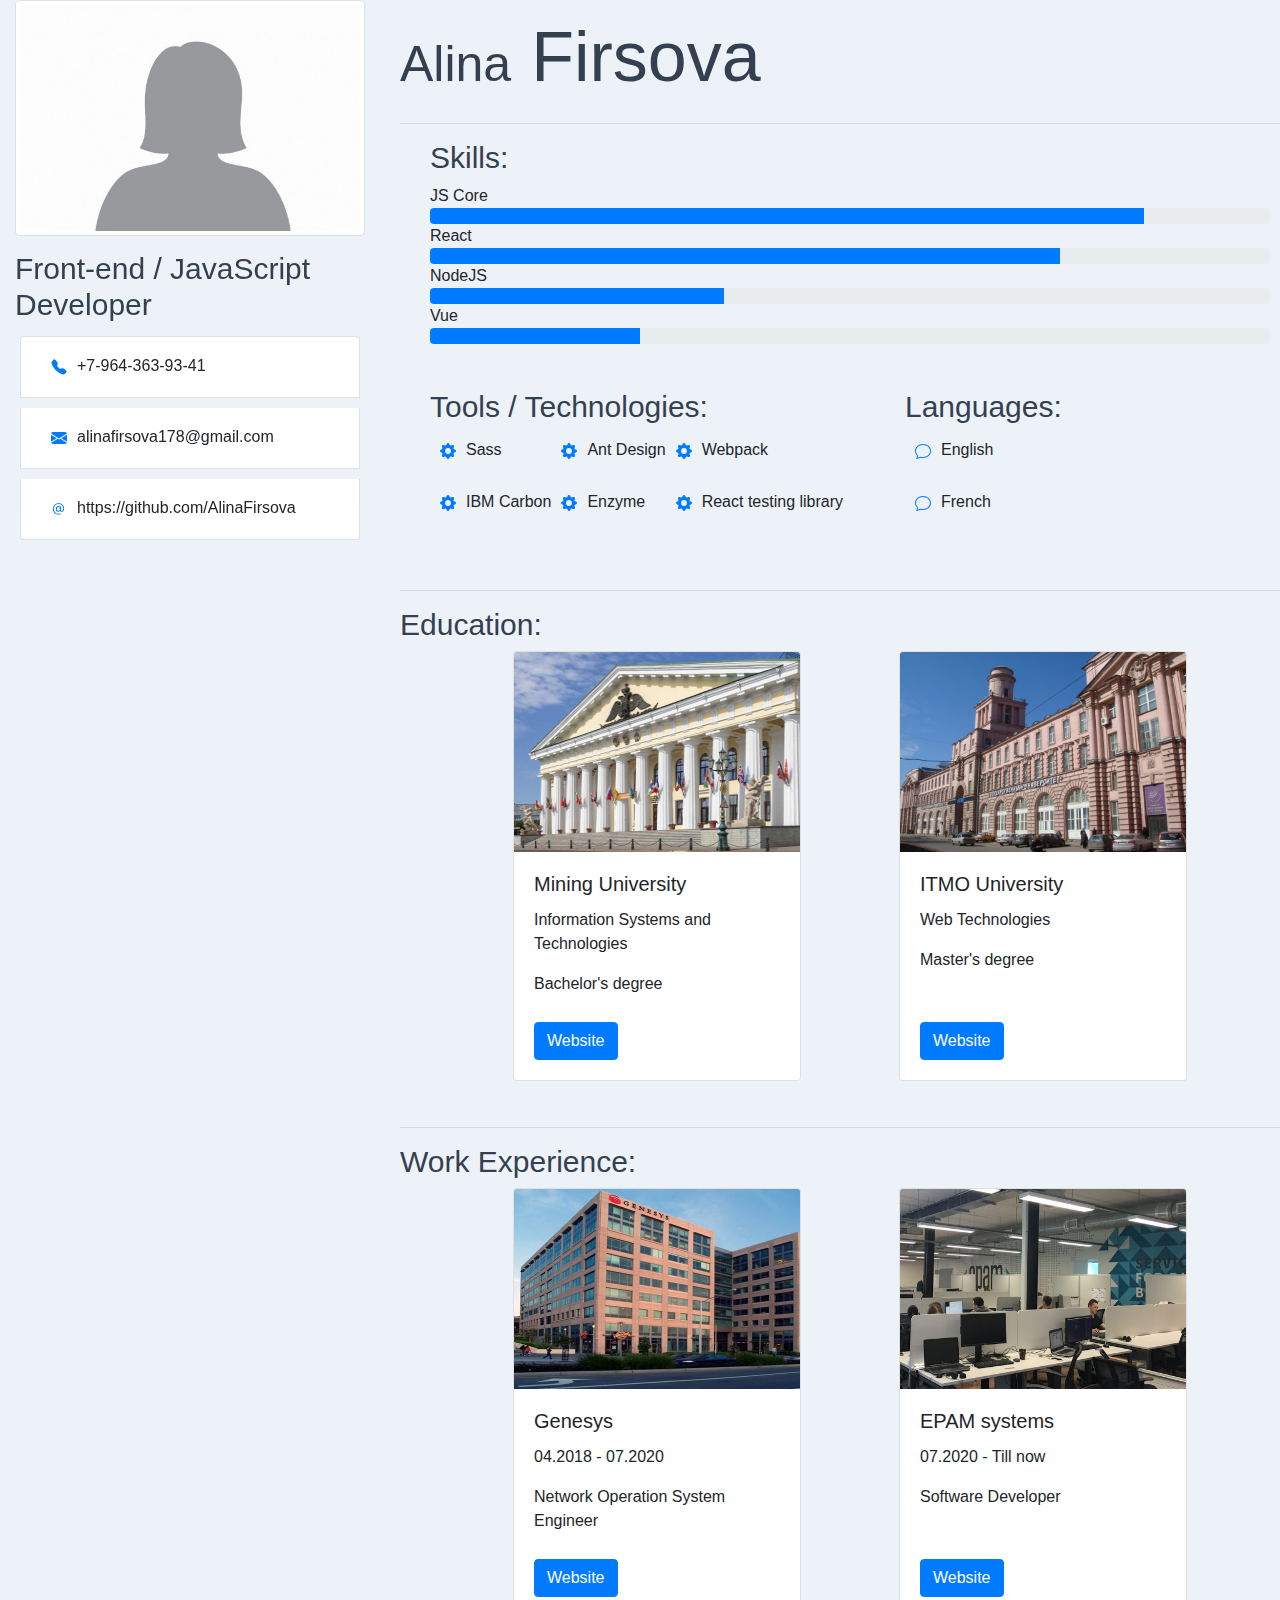
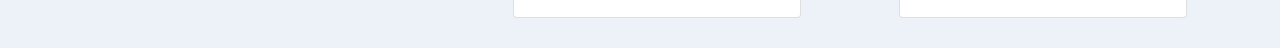
==== about/index.html @ 810bbb94 "Synchronized build" ====
<!doctype html>
<html lang="en">

<head>

	<meta charset="utf-8">
	<meta name="viewport" content="width=device-width, initial-scale=1, shrink-to-fit=no">

	<link rel="stylesheet" href="https://stackpath.bootstrapcdn.com/bootstrap/4.5.2/css/bootstrap.min.css"
		integrity="sha384-JcKb8q3iqJ61gNV9KGb8thSsNjpSL0n8PARn9HuZOnIxN0hoP+VmmDGMN5t9UJ0Z" crossorigin="anonymous">
	<link rel="stylesheet" href="/static/style.css">
	<title>Alina Firsova</title>
</head>

<body>
	<div class="d-flex">
		<div class="info">
			<img src="/static/img/Alina.jpg" class="img-thumbnail photo">
			<div>
				<h4>Front-end / JavaScript Developer</h4>
				<ul class="list-group">
					<li class="list-group-item">
						<svg width="1em" height="1em" viewBox="0 0 16 16" class="bi bi-telephone-fill" fill="currentColor"
							xmlns="http://www.w3.org/2000/svg">
							<path fill-rule="evenodd"
								d="M2.267.98a1.636 1.636 0 0 1 2.448.152l1.681 2.162c.309.396.418.913.296 1.4l-.513 2.053a.636.636 0 0 0 .167.604L8.65 9.654a.636.636 0 0 0 .604.167l2.052-.513a1.636 1.636 0 0 1 1.401.296l2.162 1.681c.777.604.849 1.753.153 2.448l-.97.97c-.693.693-1.73.998-2.697.658a17.47 17.47 0 0 1-6.571-4.144A17.47 17.47 0 0 1 .639 4.646c-.34-.967-.035-2.004.658-2.698l.97-.969z" />
						</svg>+7-964-363-93-41</li>
					<li class="list-group-item"><svg width="1em" height="1em" viewBox="0 0 16 16" class="bi bi-envelope-fill"
							fill="currentColor" xmlns="http://www.w3.org/2000/svg">
							<path fill-rule="evenodd"
								d="M.05 3.555A2 2 0 0 1 2 2h12a2 2 0 0 1 1.95 1.555L8 8.414.05 3.555zM0 4.697v7.104l5.803-3.558L0 4.697zM6.761 8.83l-6.57 4.027A2 2 0 0 0 2 14h12a2 2 0 0 0 1.808-1.144l-6.57-4.027L8 9.586l-1.239-.757zm3.436-.586L16 11.801V4.697l-5.803 3.546z" />
						</svg>alinafirsova178@gmail.com</li>
					<li class="list-group-item">
						<svg width="1em" height="1em" viewBox="0 0 16 16" class="bi bi-at" fill="currentColor"
							xmlns="http://www.w3.org/2000/svg">
							<path fill-rule="evenodd"
								d="M13.106 7.222c0-2.967-2.249-5.032-5.482-5.032-3.35 0-5.646 2.318-5.646 5.702 0 3.493 2.235 5.708 5.762 5.708.862 0 1.689-.123 2.304-.335v-.862c-.43.199-1.354.328-2.29.328-2.926 0-4.813-1.88-4.813-4.798 0-2.844 1.921-4.881 4.594-4.881 2.735 0 4.608 1.688 4.608 4.156 0 1.682-.554 2.769-1.416 2.769-.492 0-.772-.28-.772-.76V5.206H8.923v.834h-.11c-.266-.595-.881-.964-1.6-.964-1.4 0-2.378 1.162-2.378 2.823 0 1.737.957 2.906 2.379 2.906.8 0 1.415-.39 1.709-1.087h.11c.081.67.703 1.148 1.503 1.148 1.572 0 2.57-1.415 2.57-3.643zm-7.177.704c0-1.197.54-1.907 1.456-1.907.93 0 1.524.738 1.524 1.907S8.308 9.84 7.371 9.84c-.895 0-1.442-.725-1.442-1.914z" />
						</svg>https://github.com/AlinaFirsova</li>
				</ul>
			</div>
		</div>
		<div>
			<div class="main name d-flex"><h2>Alina</h2> <h1>Firsova</h1></div>
			<hr/>
			<div class="container main">
				<div class="container animation">
					<h4>Skills:</h4>
					JS Core <div class="progress">
						<div class="progress-bar" role="progressbar" style="width: 85%" aria-valuenow="25" aria-valuemin="0"
							aria-valuemax="100"></div>
					</div>
					React <div class="progress">
						<div class="progress-bar" role="progressbar" style="width: 75%" aria-valuenow="25" aria-valuemin="0"
							aria-valuemax="100"></div>
					</div>
					NodeJS <div class="progress">
						<div class="progress-bar" role="progressbar" style="width: 35%" aria-valuenow="25" aria-valuemin="0"
							aria-valuemax="100"></div>
					</div>
					Vue <div class="progress">
						<div class="progress-bar" role="progressbar" style="width: 25%" aria-valuenow="25" aria-valuemin="0"
							aria-valuemax="100"></div>
					</div>
				</div>
			</div>
			<div class="d-flex main ">
				<div class="sm-container">
					<div class="tools animation">
						<h4>Tools / Technologies:</h4>
						<div class="d-flex">
							<div>
								<p><svg width="1em" height="1em" viewBox="0 0 16 16" class="bi bi-gear-fill" fill="currentColor"
										xmlns="http://www.w3.org/2000/svg">
										<path fill-rule="evenodd"
											d="M9.405 1.05c-.413-1.4-2.397-1.4-2.81 0l-.1.34a1.464 1.464 0 0 1-2.105.872l-.31-.17c-1.283-.698-2.686.705-1.987 1.987l.169.311c.446.82.023 1.841-.872 2.105l-.34.1c-1.4.413-1.4 2.397 0 2.81l.34.1a1.464 1.464 0 0 1 .872 2.105l-.17.31c-.698 1.283.705 2.686 1.987 1.987l.311-.169a1.464 1.464 0 0 1 2.105.872l.1.34c.413 1.4 2.397 1.4 2.81 0l.1-.34a1.464 1.464 0 0 1 2.105-.872l.31.17c1.283.698 2.686-.705 1.987-1.987l-.169-.311a1.464 1.464 0 0 1 .872-2.105l.34-.1c1.4-.413 1.4-2.397 0-2.81l-.34-.1a1.464 1.464 0 0 1-.872-2.105l.17-.31c.698-1.283-.705-2.686-1.987-1.987l-.311.169a1.464 1.464 0 0 1-2.105-.872l-.1-.34zM8 10.93a2.929 2.929 0 1 0 0-5.86 2.929 2.929 0 0 0 0 5.858z" />
									</svg>Sass </p>
								<p><svg width="1em" height="1em" viewBox="0 0 16 16" class="bi bi-gear-fill" fill="currentColor"
										xmlns="http://www.w3.org/2000/svg">
										<path fill-rule="evenodd"
											d="M9.405 1.05c-.413-1.4-2.397-1.4-2.81 0l-.1.34a1.464 1.464 0 0 1-2.105.872l-.31-.17c-1.283-.698-2.686.705-1.987 1.987l.169.311c.446.82.023 1.841-.872 2.105l-.34.1c-1.4.413-1.4 2.397 0 2.81l.34.1a1.464 1.464 0 0 1 .872 2.105l-.17.31c-.698 1.283.705 2.686 1.987 1.987l.311-.169a1.464 1.464 0 0 1 2.105.872l.1.34c.413 1.4 2.397 1.4 2.81 0l.1-.34a1.464 1.464 0 0 1 2.105-.872l.31.17c1.283.698 2.686-.705 1.987-1.987l-.169-.311a1.464 1.464 0 0 1 .872-2.105l.34-.1c1.4-.413 1.4-2.397 0-2.81l-.34-.1a1.464 1.464 0 0 1-.872-2.105l.17-.31c.698-1.283-.705-2.686-1.987-1.987l-.311.169a1.464 1.464 0 0 1-2.105-.872l-.1-.34zM8 10.93a2.929 2.929 0 1 0 0-5.86 2.929 2.929 0 0 0 0 5.858z" />
									</svg>IBM Carbon</p>
							</div>
							<div>
								<p><svg width="1em" height="1em" viewBox="0 0 16 16" class="bi bi-gear-fill" fill="currentColor"
										xmlns="http://www.w3.org/2000/svg">
										<path fill-rule="evenodd"
											d="M9.405 1.05c-.413-1.4-2.397-1.4-2.81 0l-.1.34a1.464 1.464 0 0 1-2.105.872l-.31-.17c-1.283-.698-2.686.705-1.987 1.987l.169.311c.446.82.023 1.841-.872 2.105l-.34.1c-1.4.413-1.4 2.397 0 2.81l.34.1a1.464 1.464 0 0 1 .872 2.105l-.17.31c-.698 1.283.705 2.686 1.987 1.987l.311-.169a1.464 1.464 0 0 1 2.105.872l.1.34c.413 1.4 2.397 1.4 2.81 0l.1-.34a1.464 1.464 0 0 1 2.105-.872l.31.17c1.283.698 2.686-.705 1.987-1.987l-.169-.311a1.464 1.464 0 0 1 .872-2.105l.34-.1c1.4-.413 1.4-2.397 0-2.81l-.34-.1a1.464 1.464 0 0 1-.872-2.105l.17-.31c.698-1.283-.705-2.686-1.987-1.987l-.311.169a1.464 1.464 0 0 1-2.105-.872l-.1-.34zM8 10.93a2.929 2.929 0 1 0 0-5.86 2.929 2.929 0 0 0 0 5.858z" />
									</svg>Ant Design</p>
									<p><svg width="1em" height="1em" viewBox="0 0 16 16" class="bi bi-gear-fill" fill="currentColor"
										xmlns="http://www.w3.org/2000/svg">
										<path fill-rule="evenodd"
											d="M9.405 1.05c-.413-1.4-2.397-1.4-2.81 0l-.1.34a1.464 1.464 0 0 1-2.105.872l-.31-.17c-1.283-.698-2.686.705-1.987 1.987l.169.311c.446.82.023 1.841-.872 2.105l-.34.1c-1.4.413-1.4 2.397 0 2.81l.34.1a1.464 1.464 0 0 1 .872 2.105l-.17.31c-.698 1.283.705 2.686 1.987 1.987l.311-.169a1.464 1.464 0 0 1 2.105.872l.1.34c.413 1.4 2.397 1.4 2.81 0l.1-.34a1.464 1.464 0 0 1 2.105-.872l.31.17c1.283.698 2.686-.705 1.987-1.987l-.169-.311a1.464 1.464 0 0 1 .872-2.105l.34-.1c1.4-.413 1.4-2.397 0-2.81l-.34-.1a1.464 1.464 0 0 1-.872-2.105l.17-.31c.698-1.283-.705-2.686-1.987-1.987l-.311.169a1.464 1.464 0 0 1-2.105-.872l-.1-.34zM8 10.93a2.929 2.929 0 1 0 0-5.86 2.929 2.929 0 0 0 0 5.858z" />
									</svg>Enzyme</p>
							</div>
							<div>
								<p><svg width="1em" height="1em" viewBox="0 0 16 16" class="bi bi-gear-fill" fill="currentColor"
									xmlns="http://www.w3.org/2000/svg">
									<path fill-rule="evenodd"
										d="M9.405 1.05c-.413-1.4-2.397-1.4-2.81 0l-.1.34a1.464 1.464 0 0 1-2.105.872l-.31-.17c-1.283-.698-2.686.705-1.987 1.987l.169.311c.446.82.023 1.841-.872 2.105l-.34.1c-1.4.413-1.4 2.397 0 2.81l.34.1a1.464 1.464 0 0 1 .872 2.105l-.17.31c-.698 1.283.705 2.686 1.987 1.987l.311-.169a1.464 1.464 0 0 1 2.105.872l.1.34c.413 1.4 2.397 1.4 2.81 0l.1-.34a1.464 1.464 0 0 1 2.105-.872l.31.17c1.283.698 2.686-.705 1.987-1.987l-.169-.311a1.464 1.464 0 0 1 .872-2.105l.34-.1c1.4-.413 1.4-2.397 0-2.81l-.34-.1a1.464 1.464 0 0 1-.872-2.105l.17-.31c.698-1.283-.705-2.686-1.987-1.987l-.311.169a1.464 1.464 0 0 1-2.105-.872l-.1-.34zM8 10.93a2.929 2.929 0 1 0 0-5.86 2.929 2.929 0 0 0 0 5.858z" />
								</svg>Webpack</p>

							<p><svg width="1em" height="1em" viewBox="0 0 16 16" class="bi bi-gear-fill" fill="currentColor"
									xmlns="http://www.w3.org/2000/svg">
									<path fill-rule="evenodd"
										d="M9.405 1.05c-.413-1.4-2.397-1.4-2.81 0l-.1.34a1.464 1.464 0 0 1-2.105.872l-.31-.17c-1.283-.698-2.686.705-1.987 1.987l.169.311c.446.82.023 1.841-.872 2.105l-.34.1c-1.4.413-1.4 2.397 0 2.81l.34.1a1.464 1.464 0 0 1 .872 2.105l-.17.31c-.698 1.283.705 2.686 1.987 1.987l.311-.169a1.464 1.464 0 0 1 2.105.872l.1.34c.413 1.4 2.397 1.4 2.81 0l.1-.34a1.464 1.464 0 0 1 2.105-.872l.31.17c1.283.698 2.686-.705 1.987-1.987l-.169-.311a1.464 1.464 0 0 1 .872-2.105l.34-.1c1.4-.413 1.4-2.397 0-2.81l-.34-.1a1.464 1.464 0 0 1-.872-2.105l.17-.31c.698-1.283-.705-2.686-1.987-1.987l-.311.169a1.464 1.464 0 0 1-2.105-.872l-.1-.34zM8 10.93a2.929 2.929 0 1 0 0-5.86 2.929 2.929 0 0 0 0 5.858z" />
								</svg>React testing library</p>
							</div>
						</div>
					</div>
				</div>
				<div class="sm-container  animation">
					<div class="container">
						<h4>Languages:</h4>
						<p><svg width="1em" height="1em" viewBox="0 0 16 16" class="bi bi-chat" fill="currentColor"
								xmlns="http://www.w3.org/2000/svg">
								<path fill-rule="evenodd"
									d="M2.678 11.894a1 1 0 0 1 .287.801 10.97 10.97 0 0 1-.398 2c1.395-.323 2.247-.697 2.634-.893a1 1 0 0 1 .71-.074A8.06 8.06 0 0 0 8 14c3.996 0 7-2.807 7-6 0-3.192-3.004-6-7-6S1 4.808 1 8c0 1.468.617 2.83 1.678 3.894zm-.493 3.905a21.682 21.682 0 0 1-.713.129c-.2.032-.352-.176-.273-.362a9.68 9.68 0 0 0 .244-.637l.003-.01c.248-.72.45-1.548.524-2.319C.743 11.37 0 9.76 0 8c0-3.866 3.582-7 8-7s8 3.134 8 7-3.582 7-8 7a9.06 9.06 0 0 1-2.347-.306c-.52.263-1.639.742-3.468 1.105z" />
							</svg>English</p>
						<p><svg width="1em" height="1em" viewBox="0 0 16 16" class="bi bi-chat" fill="currentColor"
								xmlns="http://www.w3.org/2000/svg">
								<path fill-rule="evenodd"
									d="M2.678 11.894a1 1 0 0 1 .287.801 10.97 10.97 0 0 1-.398 2c1.395-.323 2.247-.697 2.634-.893a1 1 0 0 1 .71-.074A8.06 8.06 0 0 0 8 14c3.996 0 7-2.807 7-6 0-3.192-3.004-6-7-6S1 4.808 1 8c0 1.468.617 2.83 1.678 3.894zm-.493 3.905a21.682 21.682 0 0 1-.713.129c-.2.032-.352-.176-.273-.362a9.68 9.68 0 0 0 .244-.637l.003-.01c.248-.72.45-1.548.524-2.319C.743 11.37 0 9.76 0 8c0-3.866 3.582-7 8-7s8 3.134 8 7-3.582 7-8 7a9.06 9.06 0 0 1-2.347-.306c-.52.263-1.639.742-3.468 1.105z" />
							</svg>French</p>
					</div>
				</div>
			</div>
			<hr/>
			<h4 class="main">Education:</h4>
			<div class="container d-flex main">
				<div class="card animation" style="width: 18rem;">
					<img src="/static/img/mining.jpg" class="card-img-top">
					<div class="card-body">
						<h5 class="card-title">Mining University</h5>
						<p class="card-text">Information Systems and Technologies</p>
						<p class="card-text"></p>Bachelor's degree</p>
						<a href="https://spmi.ru" class="btn btn-primary">Website</a>
					</div>
				</div>
				<div class="card animation" style="width: 18rem;">
					<img src="/static/img/itmo.jpg" class="card-img-top">
					<div class="card-body">
						<h5 class="card-title">ITMO University</h5>
						<p class="card-text">Web Technologies</p>
						<p class="card-text"></p>Master's degree</p>
						<a href="https://itmo.ru/ru/" class="btn btn-primary">Website</a>
					</div>
				</div>
			</div>
			<hr/>
			<h4 class="main">Work Experience:</h4>

			<div class="container d-flex main">
				<div class="card animation" style="width: 18rem;">
					<img src="/static/img/genesys.jpg" class="card-img-top">
					<div class="card-body">
						<h5 class="card-title">Genesys</h5>
						<p class="card-text">04.2018 - 07.2020
							<p>Network Operation System Engineer</p>
						</p>
						<a href="https://www.genesys.com/ru-ru" class="btn btn-primary">Website</a>
					</div>
				</div>
				<div class="card animation" style="width: 18rem;">
					<img src="/static/img/epam.jpg" class="card-img-top">
					<div class="card-body">
						<h5 class="card-title">EPAM systems</h5>
						<p class="card-text">07.2020 - Till now 
							<p>Software Developer</p>
						</p>
						<a href="https://www.epam-group.ru/about/who-we-are/epam-russia/spb" class="btn btn-primary">Website</a>
					</div>
				</div>
			</div>
		</div>

		<script src="https://code.jquery.com/jquery-3.5.1.slim.min.js"
			integrity="sha384-DfXdz2htPH0lsSSs5nCTpuj/zy4C+OGpamoFVy38MVBnE+IbbVYUew+OrCXaRkfj"
			crossorigin="anonymous"></script>
		<script src="https://cdn.jsdelivr.net/npm/popper.js@1.16.1/dist/umd/popper.min.js"
			integrity="sha384-9/reFTGAW83EW2RDu2S0VKaIzap3H66lZH81PoYlFhbGU+6BZp6G7niu735Sk7lN"
			crossorigin="anonymous"></script>
		<script src="https://stackpath.bootstrapcdn.com/bootstrap/4.5.2/js/bootstrap.min.js"
			integrity="sha384-B4gt1jrGC7Jh4AgTPSdUtOBvfO8shuf57BaghqFfPlYxofvL8/KUEfYiJOMMV+rV"
			crossorigin="anonymous"></script>
	</div>
</body>

</html>
---- static/style.css ----
.main {
    width: 900px;
    justify-content: space-evenly;
    margin-left: 400px;
    align-items: center;
}

hr {
    width: 900px;
    margin-left: 400px;
}

.photo {
    width: 350px;
    height: auto;
}

body {
    background-color: #edf2f9;
    overflow-x: hidden;
}

.animation:hover {
    transform: scale(1.05); 
}

.custom-container {
    background-color: white;
    border-radius: .25rem;
    padding: 10px;
    min-height: 200px;
}

h1, h2, h4 {
    color: #344050;
    margin-top: 15px;
}

h1 {
    font-size: 70px;
    margin-left: 20px;
}

h2 {
    font-size: 50px;
}

h4 {
    font-size: 30px;
}

svg {
    fill: #007bff;
    margin: 10px;
}

.list-group-item {
    margin: 5px;
}

.sm-container {
    width: 400px;
    height: 170px;
    margin: 30px;
}

.info {
    position: fixed;
    top: 0;
    left: 15px;
    width: 350px;
}

.card {
    height: 430px;
    margin-bottom: 30px;
    position: relative;
}

.card img {
    width: auto;
    height: 200px;
}

.tools {
    width: 500px;
}

.name {
    justify-content: flex-start;
    align-items: baseline;
}

.btn {
    position: absolute;
    bottom: 20px;
}
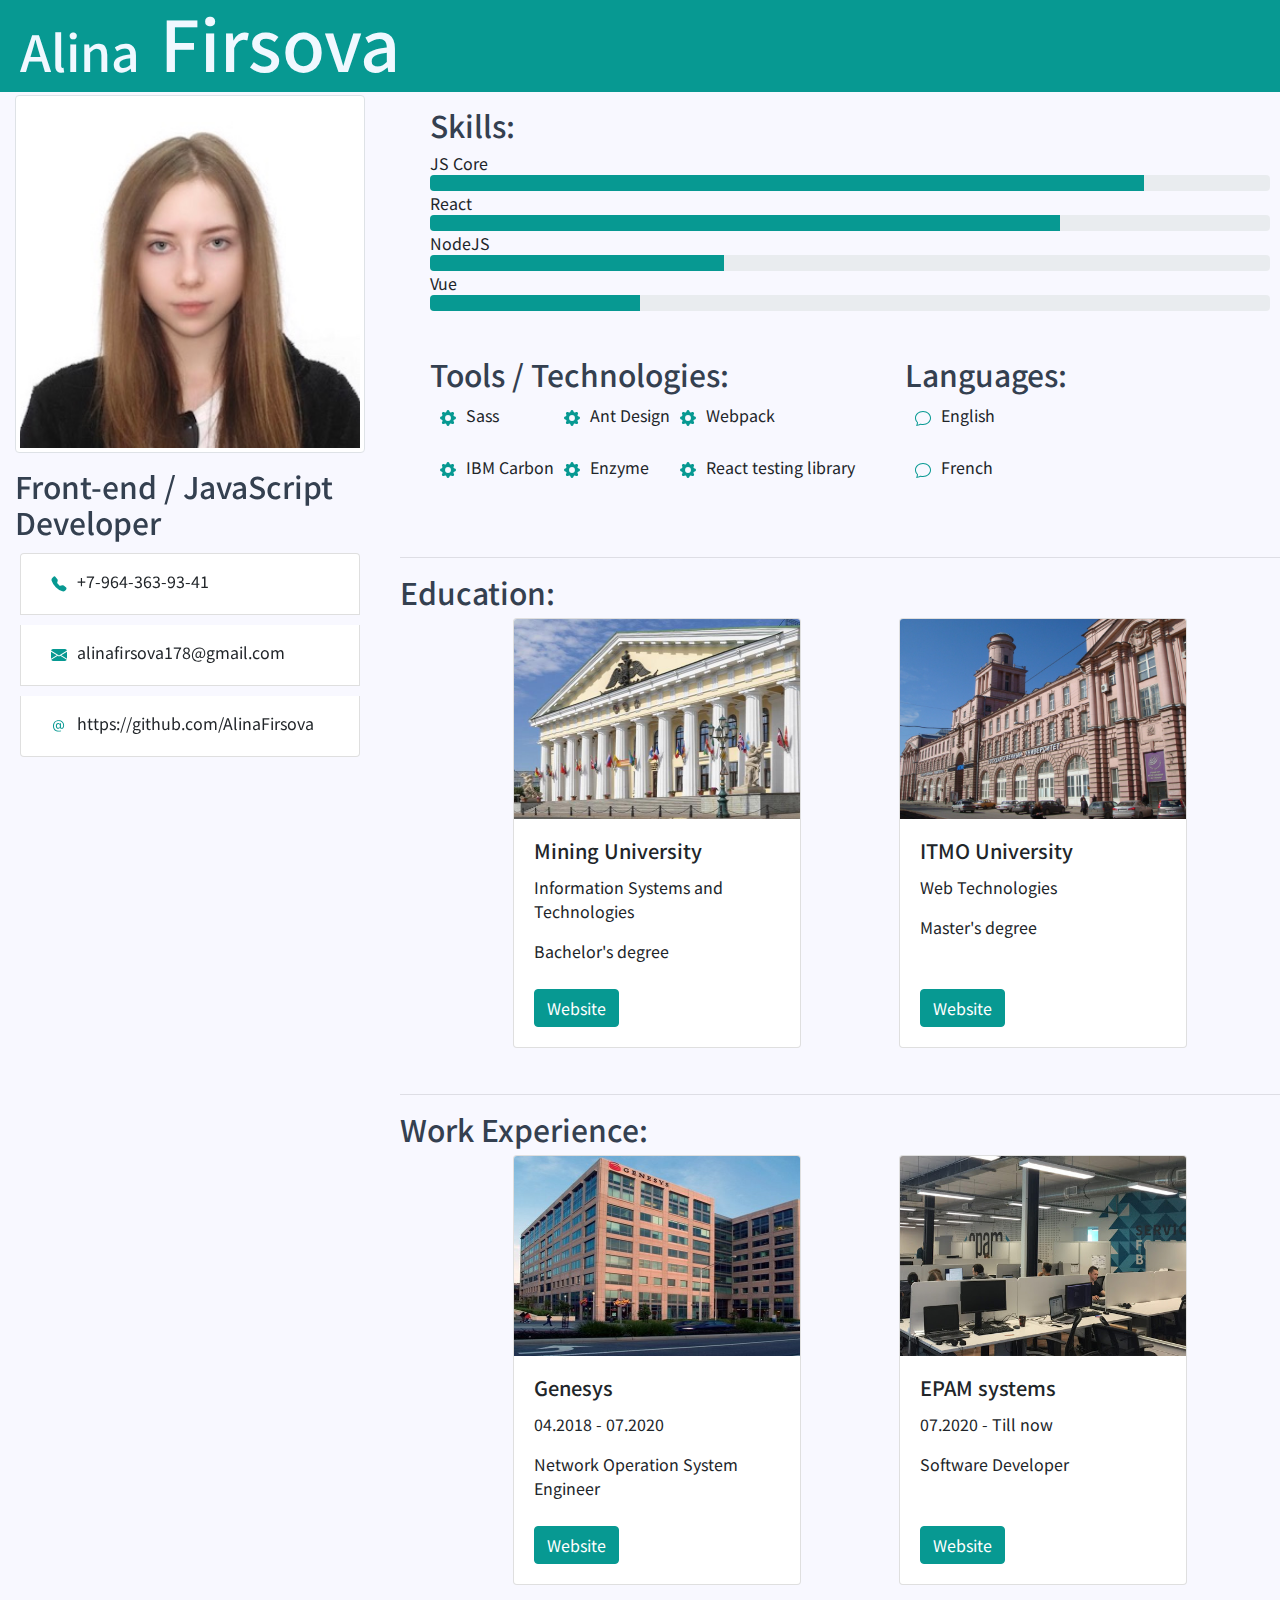
==== commit 6faa6baa: "Synchronized build" ====
--- a/about/index.html
+++ b/about/index.html
@@ -13,9 +13,10 @@
 </head>
 
 <body>
+  <div class="name d-flex"><h2>Alina</h2> <h1>Firsova</h1></div>
 	<div class="d-flex">
 		<div class="info">
-			<img src="/static/img/Alina.jpg" class="img-thumbnail photo">
+			<img src="/static/img/Alina.jpeg" class="img-thumbnail photo">
 			<div>
 				<h4>Front-end / JavaScript Developer</h4>
 				<ul class="list-group">
@@ -40,8 +41,6 @@
 			</div>
 		</div>
 		<div>
-			<div class="main name d-flex"><h2>Alina</h2> <h1>Firsova</h1></div>
-			<hr/>
 			<div class="container main">
 				<div class="container animation">
 					<h4>Skills:</h4>
--- a/static/style.css
+++ b/static/style.css
@@ -1,9 +1,23 @@
+
+@import url('https://fonts.googleapis.com/css2?family=Noto+Sans+TC:wght@300;500;700&display=swap');
+
+h1, h2 {
+    color: aliceblue;
+    font-family: 'Noto Sans TC', sans-serif;
+}
 
 .main {
     width: 900px;
     justify-content: space-evenly;
     margin-left: 400px;
     align-items: center;
+}
+
+.info {
+    position: fixed;
+    top: 95px;
+    left: 15px;
+    width: 350px;
 }
 
 hr {
@@ -17,8 +31,9 @@
 }
 
 body {
-    background-color: #edf2f9;
+    background-color: #F8F8FF;
     overflow-x: hidden;
+    font-family: 'Noto Sans TC', sans-serif;
 }
 
 .animation:hover {
@@ -32,10 +47,11 @@
     min-height: 200px;
 }
 
-h1, h2, h4 {
+h4 {
     color: #344050;
     margin-top: 15px;
 }
+
 
 h1 {
     font-size: 70px;
@@ -51,7 +67,7 @@
 }
 
 svg {
-    fill: #007bff;
+    fill: #079992;
     margin: 10px;
 }
 
@@ -63,13 +79,6 @@
     width: 400px;
     height: 170px;
     margin: 30px;
-}
-
-.info {
-    position: fixed;
-    top: 0;
-    left: 15px;
-    width: 350px;
 }
 
 .card {
@@ -90,9 +99,18 @@
 .name {
     justify-content: flex-start;
     align-items: baseline;
+    background-color: #079992;
+    width: 100%;
+    padding-left: 20px;
 }
 
 .btn {
     position: absolute;
     bottom: 20px;
+    background-color: #079992;
+    border-color: #079992;
+}
+
+.progress-bar {
+    background-color: #079992;
 }